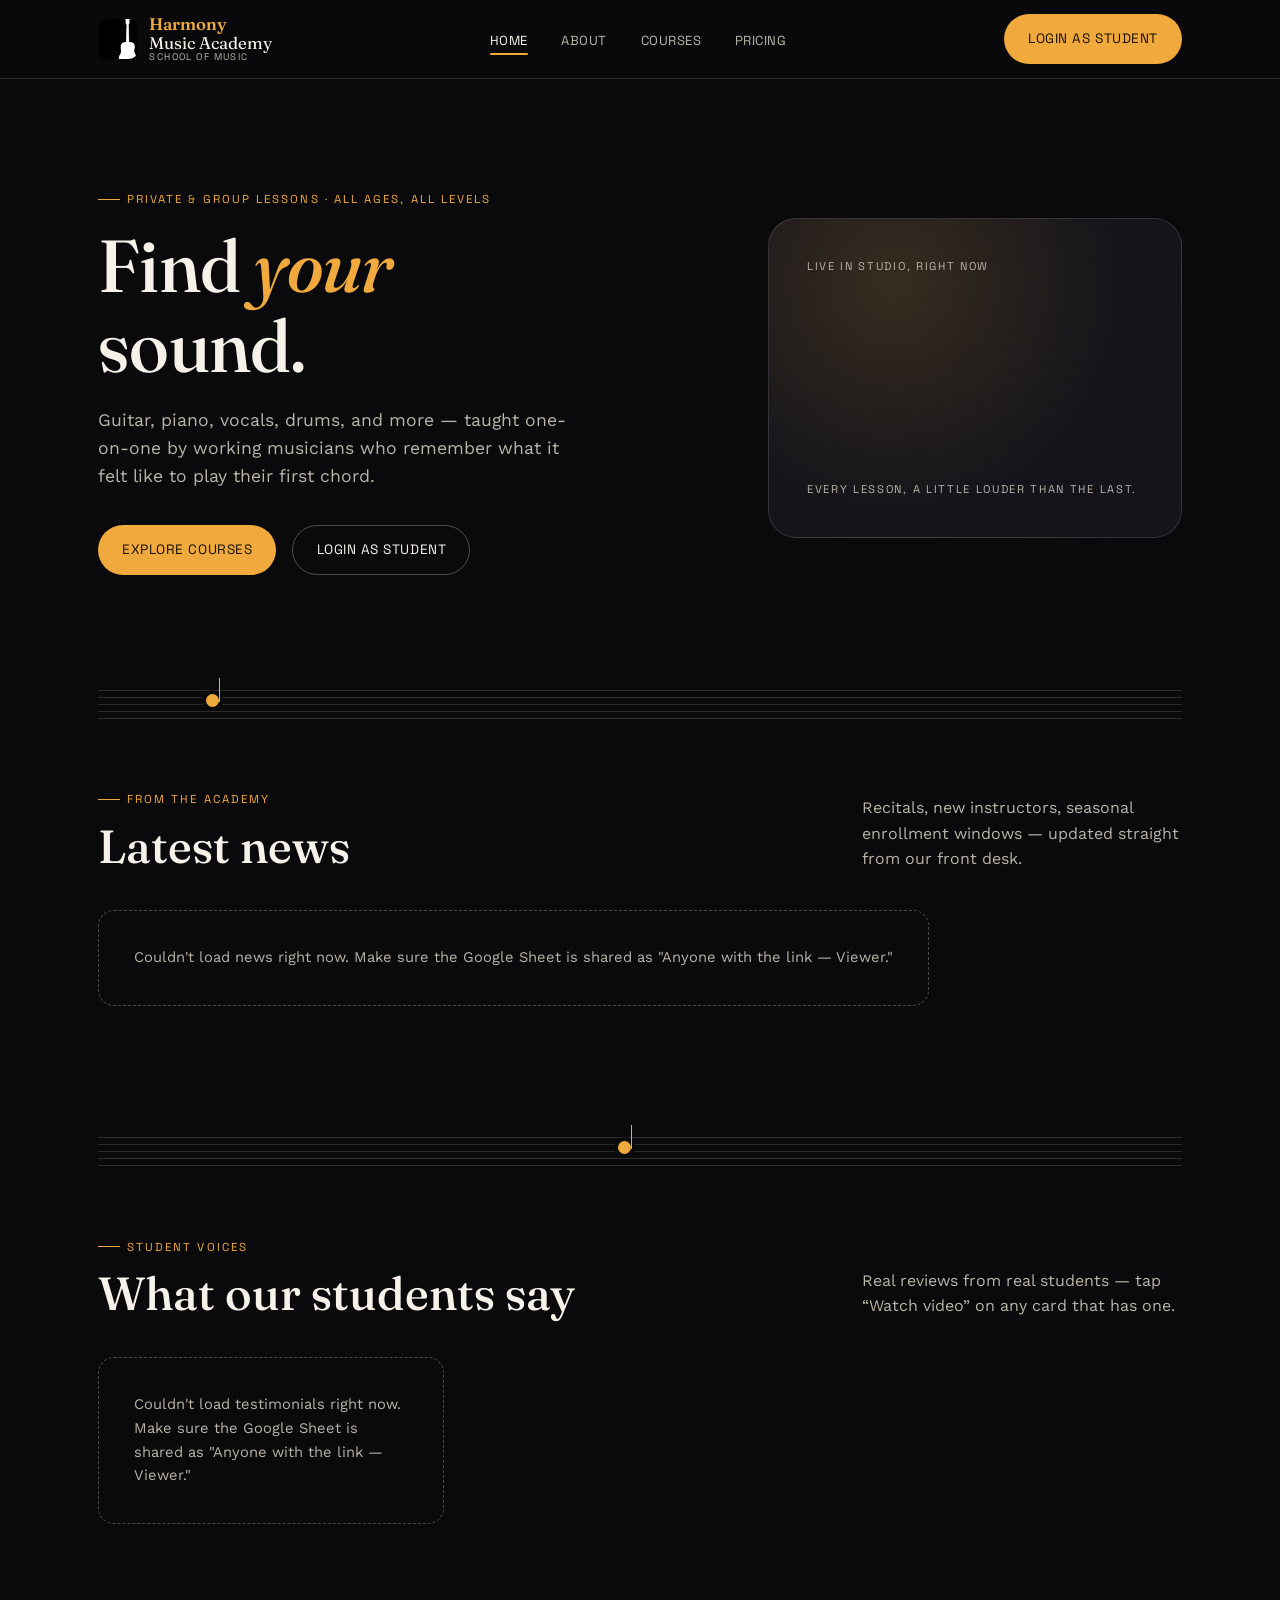
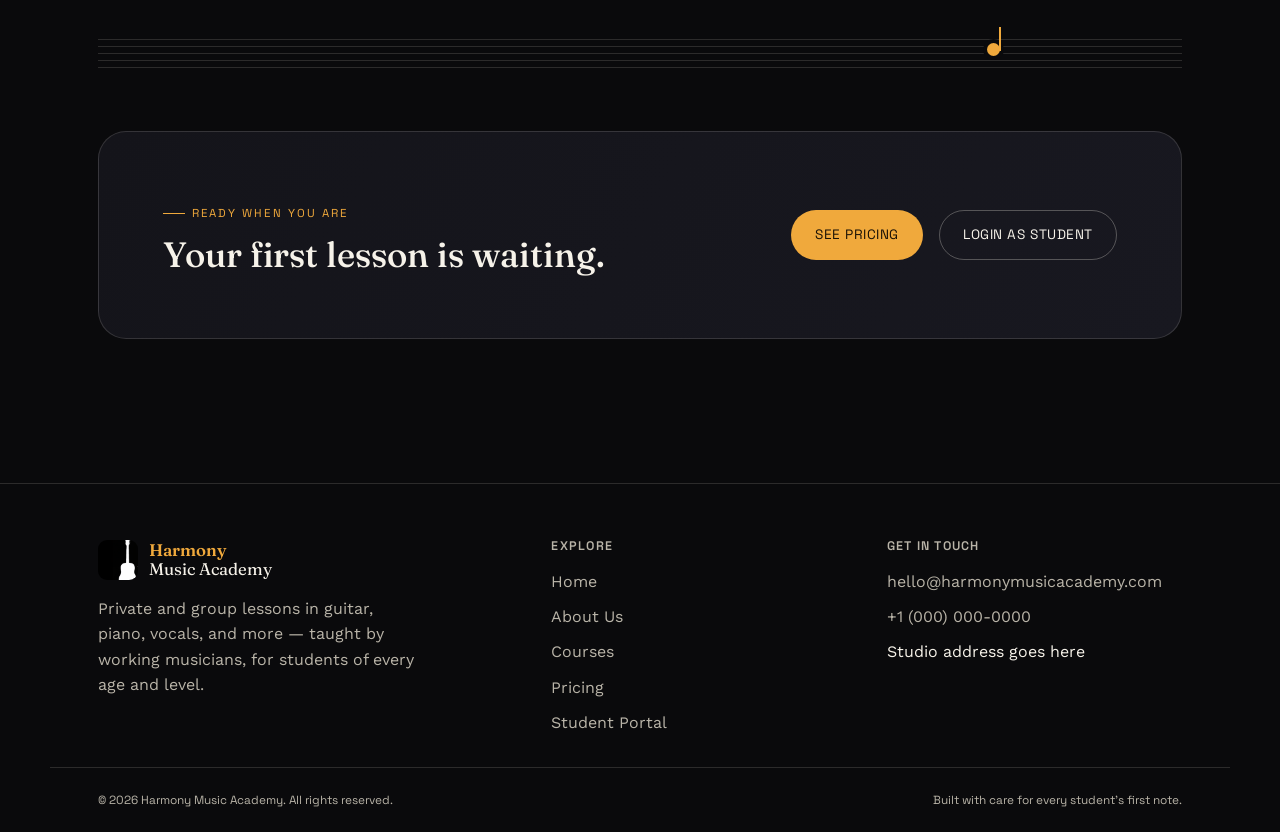
==== index.html @ 6de0b855 "Commit HMA Website" ====
<!DOCTYPE html>
<html lang="en">
<head>
  <meta charset="UTF-8" />
  <meta name="viewport" content="width=device-width, initial-scale=1.0" />
  <title>Harmony Music Academy — Find Your Sound</title>
  <meta name="description" content="Private and group music lessons in guitar, piano, vocals, and more — taught by working musicians, for every age and level." />
  <link rel="icon" href="assets/logo-icon.png" />
  <meta property="og:title" content="Harmony Music Academy" />
  <meta property="og:image" content="assets/logo.png" />
  <meta property="og:type" content="website" />
  <link rel="preconnect" href="https://fonts.googleapis.com">
  <link rel="preconnect" href="https://fonts.gstatic.com" crossorigin>
  <link href="https://fonts.googleapis.com/css2?family=Fraunces:opsz,wght@9..144,400..600&family=Work+Sans:wght@400;500;600&family=Space+Grotesk:wght@400;500&display=swap" rel="stylesheet">
  <link rel="stylesheet" href="css/style.css" />
</head>
<body data-page="index.html">

  <header class="site-header" id="site-header"></header>

  <main>
    <!-- HERO -->
    <section class="hero">
      <div class="hero-copy">
        <span class="eyebrow">Private &amp; group lessons · all ages, all levels</span>
        <h1 style="margin-top:1.1rem;">Find <span class="italic-accent">your</span><br>sound.</h1>
        <p class="lede">Guitar, piano, vocals, drums, and more — taught one-on-one by working musicians who remember what it felt like to play their first chord.</p>
        <div class="hero-actions">
          <a href="courses.html" class="btn btn-primary">Explore Courses</a>
          <a href="" id="heroPortalBtn" target="_blank" rel="noopener" class="btn btn-outline">Login as Student</a>
        </div>
      </div>
      <div class="hero-visual reveal">
        <span class="tag">Live in studio, right now</span>
        <div class="equalizer" aria-hidden="true">
          <span></span><span></span><span></span><span></span><span></span><span></span><span></span><span></span>
        </div>
        <span class="tag">Every lesson, a little louder than the last.</span>
      </div>
    </section>

    <div class="staff-divider" aria-hidden="true">
      <div class="lines"><span></span><span></span><span></span><span></span><span></span><div class="note" style="left:10%"></div></div>
    </div>

    <!-- LATEST NEWS -->
    <section class="section-pad">
      <div class="section-head reveal">
        <div>
          <span class="eyebrow">From the academy</span>
          <h2 style="margin-top:0.8rem;">Latest news</h2>
        </div>
        <p style="max-width:320px;">Recitals, new instructors, seasonal enrollment windows — updated straight from our front desk.</p>
      </div>
      <div class="news-scroll" id="newsScroll">
        <div class="skeleton" style="flex:0 0 320px;"></div>
        <div class="skeleton" style="flex:0 0 320px;"></div>
        <div class="skeleton" style="flex:0 0 320px;"></div>
      </div>
    </section>

    <div class="staff-divider" aria-hidden="true">
      <div class="lines"><span></span><span></span><span></span><span></span><span></span><div class="note" style="left:48%"></div></div>
    </div>

    <!-- TESTIMONIALS -->
    <section class="section-pad">
      <div class="section-head reveal">
        <div>
          <span class="eyebrow">Student voices</span>
          <h2 style="margin-top:0.8rem;">What our students say</h2>
        </div>
        <p style="max-width:320px;">Real reviews from real students — tap “Watch video” on any card that has one.</p>
      </div>
      <div class="testi-grid" id="testiGrid">
        <div class="skeleton"></div>
        <div class="skeleton"></div>
        <div class="skeleton"></div>
      </div>
    </section>

    <div class="staff-divider" aria-hidden="true">
      <div class="lines"><span></span><span></span><span></span><span></span><span></span><div class="note" style="left:82%"></div></div>
    </div>

    <!-- CTA BAND -->
    <section class="section-pad">
      <div class="cta-band reveal">
        <div>
          <span class="eyebrow">Ready when you are</span>
          <h2 style="margin-top:0.8rem; font-size:clamp(1.6rem,3vw,2.2rem);">Your first lesson is waiting.</h2>
        </div>
        <div class="hero-actions" style="margin-top:0;">
          <a href="pricing.html" class="btn btn-primary">See Pricing</a>
          <a href="" id="ctaPortalBtn" target="_blank" rel="noopener" class="btn btn-outline">Login as Student</a>
        </div>
      </div>
    </section>
  </main>

  <footer class="site-footer" id="site-footer"></footer>

  <script src="js/config.js"></script>
  <script src="js/sheets.js"></script>
  <script src="js/main.js"></script>
  <script src="js/home.js"></script>
  <script>
    document.getElementById('heroPortalBtn').href = SITE_CONFIG.STUDENT_PORTAL_URL;
    document.getElementById('ctaPortalBtn').href = SITE_CONFIG.STUDENT_PORTAL_URL;
  </script>
</body>
</html>
---- css/style.css ----
/* ===========================================================
   HARMONY MUSIC ACADEMY — Design System
   Palette pulled from the brand mark: ink black, brass gold,
   ivory, and the pale "music-note" blue.
   Signature device: hairline "staff lines" mark every section
   transition, echoing a five-line musical staff.
   =========================================================== */

:root {
  /* Color */
  --ink: #0a0a0c;
  --ink-raised: #14141a;
  --ink-card: #181820;
  --gold: #f0a93c;
  --gold-soft: #f8d9a0;
  --ivory: #f6f2e9;
  --ivory-dim: #b9b4a8;
  --blue-note: #6fc6e8;
  --line: rgba(246, 242, 233, 0.14);
  --line-strong: rgba(246, 242, 233, 0.28);
  --shadow: rgba(0, 0, 0, 0.45);

  /* Type */
  --font-display: 'Fraunces', 'Iowan Old Style', Georgia, serif;
  --font-body: 'Work Sans', -apple-system, BlinkMacSystemFont, sans-serif;
  --font-utility: 'Space Grotesk', monospace;

  /* Layout */
  --max-width: 1180px;
  --gutter: clamp(1.25rem, 4vw, 3rem);
  --radius-sm: 10px;
  --radius-md: 16px;
  --radius-lg: 28px;
  --ease: cubic-bezier(0.16, 1, 0.3, 1);
}

@media (prefers-reduced-motion: reduce) {
  *, *::before, *::after {
    animation-duration: 0.001ms !important;
    animation-iteration-count: 1 !important;
    transition-duration: 0.001ms !important;
    scroll-behavior: auto !important;
  }
}

* { box-sizing: border-box; }
html { scroll-behavior: smooth; }

body {
  margin: 0;
  background: var(--ink);
  color: var(--ivory);
  font-family: var(--font-body);
  font-size: 16px;
  line-height: 1.6;
  -webkit-font-smoothing: antialiased;
}

img { max-width: 100%; display: block; }

a { color: inherit; text-decoration: none; }

:focus-visible {
  outline: 2px solid var(--gold);
  outline-offset: 3px;
  border-radius: 4px;
}

.wrap {
  max-width: var(--max-width);
  margin: 0 auto;
  padding-left: var(--gutter);
  padding-right: var(--gutter);
}

section { position: relative; }

h1, h2, h3, h4 {
  font-family: var(--font-display);
  font-weight: 600;
  line-height: 1.08;
  margin: 0;
  color: var(--ivory);
}

h1 { font-size: clamp(2.6rem, 6vw, 4.6rem); font-weight: 500; letter-spacing: -0.01em; }
h2 { font-size: clamp(1.9rem, 4vw, 2.9rem); font-weight: 500; }
h3 { font-size: clamp(1.25rem, 2.2vw, 1.55rem); font-weight: 600; }

p { margin: 0; color: var(--ivory-dim); }

.italic-accent { font-style: italic; color: var(--gold); }

.eyebrow {
  font-family: var(--font-utility);
  text-transform: uppercase;
  letter-spacing: 0.18em;
  font-size: 0.72rem;
  color: var(--gold);
  display: inline-flex;
  align-items: center;
  gap: 0.6em;
}
.eyebrow::before {
  content: '';
  width: 22px;
  height: 1px;
  background: var(--gold);
  display: inline-block;
}

/* ===================== BUTTONS ===================== */
.btn {
  font-family: var(--font-utility);
  font-size: 0.85rem;
  letter-spacing: 0.04em;
  text-transform: uppercase;
  display: inline-flex;
  align-items: center;
  justify-content: center;
  gap: 0.5em;
  padding: 0.95em 1.7em;
  border-radius: 999px;
  border: 1px solid transparent;
  cursor: pointer;
  transition: transform 0.35s var(--ease), background 0.3s, color 0.3s, border-color 0.3s;
  white-space: nowrap;
}
.btn:hover { transform: translateY(-2px); }

.btn-primary {
  background: var(--gold);
  color: #1a1206;
}
.btn-primary:hover { background: var(--gold-soft); }

.btn-outline {
  background: transparent;
  color: var(--ivory);
  border-color: var(--line-strong);
}
.btn-outline:hover { border-color: var(--gold); color: var(--gold); }

.btn-ghost {
  background: transparent;
  color: var(--blue-note);
  padding: 0.5em 0;
}
.btn-ghost::after { content: '→'; margin-left: 0.4em; transition: margin-left 0.3s; }
.btn-ghost:hover::after { margin-left: 0.7em; }

/* ===================== NAV ===================== */
.site-header {
  position: sticky;
  top: 0;
  z-index: 100;
  background: rgba(10, 10, 12, 0.82);
  backdrop-filter: blur(14px);
  border-bottom: 1px solid var(--line);
}
.nav {
  display: flex;
  align-items: center;
  justify-content: space-between;
  padding: 0.9rem var(--gutter);
  max-width: var(--max-width);
  margin: 0 auto;
}
.nav-brand { display: flex; align-items: center; gap: 0.7rem; }
.nav-brand img { height: 40px; width: 40px; border-radius: 9px; }
.nav-brand-text { font-family: var(--font-display); font-size: 1.05rem; line-height: 1.1; }
.nav-brand-text strong { color: var(--gold); font-weight: 600; }
.nav-brand-text span { display: block; font-family: var(--font-utility); font-size: 0.6rem; letter-spacing: 0.15em; color: var(--ivory-dim); text-transform: uppercase; }

.nav-links {
  display: flex;
  align-items: center;
  gap: 2.1rem;
  list-style: none;
  margin: 0; padding: 0;
}
.nav-links a {
  font-family: var(--font-utility);
  font-size: 0.82rem;
  letter-spacing: 0.04em;
  text-transform: uppercase;
  color: var(--ivory-dim);
  position: relative;
  padding: 0.3rem 0;
  transition: color 0.25s;
}
.nav-links a:hover, .nav-links a.active { color: var(--ivory); }
.nav-links a.active::after {
  content: '';
  position: absolute;
  left: 0; right: 0; bottom: -2px;
  height: 2px;
  background: var(--gold);
  border-radius: 2px;
}

.nav-actions { display: flex; align-items: center; gap: 1rem; }
.nav-toggle {
  display: none;
  background: none; border: 1px solid var(--line-strong); border-radius: 8px;
  color: var(--ivory); width: 42px; height: 42px; cursor: pointer; font-size: 1.1rem;
}

@media (max-width: 880px) {
  .nav-links { position: fixed; inset: 64px 0 0 0; flex-direction: column; justify-content: flex-start; padding: 2.5rem var(--gutter); gap: 1.6rem; background: var(--ink); transform: translateX(100%); transition: transform 0.4s var(--ease); }
  .nav-links.open { transform: translateX(0); }
  .nav-links a { font-size: 1.1rem; }
  .nav-toggle { display: inline-flex; align-items: center; justify-content: center; }
  .nav-actions .btn-primary { display: none; }
  .nav-links .mobile-portal-btn { display: inline-flex; margin-top: 0.5rem; }
}
@media (min-width: 881px) {
  .mobile-portal-btn { display: none; }
}

/* ===================== STAFF-LINE DIVIDER (signature device) ===================== */
.staff-divider {
  display: flex;
  flex-direction: column;
  gap: 6px;
  max-width: var(--max-width);
  margin: 0 auto;
  padding: 3.2rem var(--gutter) 0;
}
.staff-divider .lines { position: relative; height: 28px; }
.staff-divider .lines span {
  position: absolute;
  left: 0; right: 0;
  height: 1px;
  background: var(--line);
}
.staff-divider .lines span:nth-child(1) { top: 0; }
.staff-divider .lines span:nth-child(2) { top: 7px; }
.staff-divider .lines span:nth-child(3) { top: 14px; }
.staff-divider .lines span:nth-child(4) { top: 21px; }
.staff-divider .lines span:nth-child(5) { top: 28px; }
.staff-divider .note {
  position: absolute;
  top: 4px;
  width: 13px; height: 13px;
  background: var(--gold);
  border-radius: 50%;
  box-shadow: 0 0 0 4px var(--ink);
}
.staff-divider .note::after {
  content: '';
  position: absolute;
  right: -1px; top: -16px;
  width: 1.5px; height: 24px;
  background: var(--gold);
}

/* ===================== EQUALIZER (hero signature motion) ===================== */
.equalizer { display: flex; align-items: flex-end; gap: 5px; height: 90px; }
.equalizer span {
  width: 5px;
  border-radius: 3px;
  background: linear-gradient(180deg, var(--gold), var(--blue-note));
  animation: bounce 1.4s ease-in-out infinite;
}
.equalizer span:nth-child(odd) { animation-duration: 1.1s; }
.equalizer span:nth-child(1){ animation-delay: -0.1s; }
.equalizer span:nth-child(2){ animation-delay: -0.7s; }
.equalizer span:nth-child(3){ animation-delay: -0.3s; }
.equalizer span:nth-child(4){ animation-delay: -1.0s; }
.equalizer span:nth-child(5){ animation-delay: -0.5s; }
.equalizer span:nth-child(6){ animation-delay: -0.9s; }
.equalizer span:nth-child(7){ animation-delay: -0.2s; }
.equalizer span:nth-child(8){ animation-delay: -0.6s; }
@keyframes bounce {
  0%, 100% { height: 14%; opacity: 0.55; }
  50% { height: 100%; opacity: 1; }
}

/* ===================== HERO ===================== */
.hero {
  padding: clamp(3.5rem, 8vw, 7rem) var(--gutter) 4rem;
  display: grid;
  grid-template-columns: 1.2fr 0.8fr;
  gap: 3rem;
  align-items: center;
  max-width: var(--max-width);
  margin: 0 auto;
}
.hero-copy p.lede { font-size: 1.1rem; max-width: 480px; margin-top: 1.3rem; }
.hero-actions { display: flex; gap: 1rem; margin-top: 2.2rem; flex-wrap: wrap; }
.hero-visual {
  background: radial-gradient(circle at 30% 20%, rgba(240,169,60,0.16), transparent 60%), var(--ink-raised);
  border: 1px solid var(--line);
  border-radius: var(--radius-lg);
  padding: 2.4rem;
  display: flex;
  flex-direction: column;
  justify-content: space-between;
  min-height: 320px;
}
.hero-visual .tag { font-family: var(--font-utility); font-size: 0.7rem; letter-spacing: 0.15em; text-transform: uppercase; color: var(--ivory-dim); }
@media (max-width: 880px) {
  .hero { grid-template-columns: 1fr; }
}

/* ===================== SECTION HEADERS ===================== */
.section-head { display: flex; justify-content: space-between; align-items: flex-end; gap: 1.5rem; margin-bottom: 2.4rem; flex-wrap: wrap; }
.section-pad { padding: 4rem var(--gutter); max-width: var(--max-width); margin: 0 auto; }

/* ===================== NEWS ===================== */
.news-scroll {
  display: flex;
  gap: 1.4rem;
  overflow-x: auto;
  padding-bottom: 1rem;
  scroll-snap-type: x proximity;
}
.news-scroll::-webkit-scrollbar { height: 6px; }
.news-scroll::-webkit-scrollbar-thumb { background: var(--line-strong); border-radius: 6px; }

.news-card {
  flex: 0 0 320px;
  scroll-snap-align: start;
  background: var(--ink-card);
  border: 1px solid var(--line);
  border-radius: var(--radius-md);
  padding: 1.7rem;
  transition: border-color 0.3s, transform 0.3s var(--ease);
}
.news-card:hover { border-color: var(--line-strong); transform: translateY(-4px); }
.news-card .date { font-family: var(--font-utility); font-size: 0.72rem; letter-spacing: 0.1em; text-transform: uppercase; color: var(--blue-note); }
.news-card h3 { margin-top: 0.7rem; }
.news-card .subtitle { color: var(--gold-soft); font-size: 0.92rem; margin-top: 0.3rem; }
.news-card p.desc { margin-top: 0.8rem; font-size: 0.93rem; }

.empty-state {
  border: 1px dashed var(--line-strong);
  border-radius: var(--radius-md);
  padding: 2.2rem;
  color: var(--ivory-dim);
  font-size: 0.92rem;
}

/* ===================== TESTIMONIALS ===================== */
.testi-grid {
  display: grid;
  grid-template-columns: repeat(3, 1fr);
  gap: 1.4rem;
}
@media (max-width: 980px) { .testi-grid { grid-template-columns: repeat(2, 1fr); } }
@media (max-width: 640px) { .testi-grid { grid-template-columns: 1fr; } }

.testi-card {
  background: var(--ink-card);
  border: 1px solid var(--line);
  border-radius: var(--radius-md);
  padding: 1.8rem;
}
.testi-card .stars { color: var(--gold); letter-spacing: 0.1em; font-size: 0.95rem; }
.testi-card .quote { margin-top: 0.9rem; font-size: 0.97rem; color: var(--ivory); }
.testi-card .name { margin-top: 1.1rem; font-family: var(--font-utility); font-size: 0.78rem; letter-spacing: 0.05em; color: var(--ivory-dim); text-transform: uppercase; }

.testi-card { display: flex; flex-direction: column; }
.testi-card .quote { flex: 1; }
.testi-foot { display: flex; align-items: center; justify-content: space-between; margin-top: 1.1rem; gap: 1rem; }

.video-pill {
  flex: 0 0 auto;
  display: inline-flex;
  align-items: center;
  gap: 0.45em;
  background: rgba(240,169,60,0.12);
  border: 1px solid rgba(240,169,60,0.4);
  color: var(--gold-soft);
  font-family: var(--font-utility);
  font-size: 0.68rem;
  letter-spacing: 0.06em;
  text-transform: uppercase;
  padding: 0.5em 0.9em;
  border-radius: 999px;
  cursor: pointer;
  transition: background 0.25s, transform 0.25s;
}
.video-pill:hover { background: rgba(240,169,60,0.22); transform: translateY(-1px); }
.video-pill .dot {
  width: 8px; height: 8px; border-radius: 50%;
  background: var(--gold);
}

.video-row {
  display: flex;
  gap: 1.6rem;
  margin-top: 2.6rem;
  flex-wrap: wrap;
}
.vinyl {
  position: relative;
  width: 150px;
  height: 150px;
  border-radius: 50%;
  background:
    radial-gradient(circle at center, var(--ink-card) 0 22%, transparent 22.3%),
    repeating-radial-gradient(circle, #1d1d26 0 2px, #14141a 2px 4px);
  border: 1px solid var(--line-strong);
  cursor: pointer;
  display: flex;
  align-items: center;
  justify-content: center;
  transition: transform 0.35s var(--ease);
  flex: 0 0 auto;
}
.vinyl:hover { transform: scale(1.05) rotate(8deg); }
.vinyl .play-icon {
  width: 0; height: 0;
  border-top: 9px solid transparent;
  border-bottom: 9px solid transparent;
  border-left: 14px solid var(--gold);
  z-index: 2;
}
.vinyl .label {
  position: absolute;
  bottom: -1.7rem;
  left: 50%; transform: translateX(-50%);
  font-family: var(--font-utility);
  font-size: 0.72rem;
  color: var(--ivory-dim);
  white-space: nowrap;
  text-transform: uppercase;
  letter-spacing: 0.04em;
}

.modal-overlay {
  position: fixed; inset: 0;
  background: rgba(5,5,7,0.88);
  display: none;
  align-items: center;
  justify-content: center;
  z-index: 1000;
  padding: var(--gutter);
}
.modal-overlay.open { display: flex; }
.modal-box {
  width: min(900px, 100%);
  aspect-ratio: 16/9;
  background: #000;
  border-radius: var(--radius-md);
  overflow: hidden;
  border: 1px solid var(--line-strong);
  position: relative;
}
.modal-box iframe { width: 100%; height: 100%; border: 0; }
.modal-close {
  position: absolute;
  top: -3rem; right: 0;
  background: none; border: 1px solid var(--line-strong); color: var(--ivory);
  width: 38px; height: 38px; border-radius: 50%; cursor: pointer; font-size: 1rem;
}

/* ===================== CTA BAND ===================== */
.cta-band {
  margin: 0 auto;
  max-width: var(--max-width);
  background: linear-gradient(120deg, var(--ink-raised), var(--ink-card));
  border: 1px solid var(--line);
  border-radius: var(--radius-lg);
  padding: clamp(2.4rem, 5vw, 4rem);
  display: flex;
  justify-content: space-between;
  align-items: center;
  gap: 2rem;
  flex-wrap: wrap;
}

/* ===================== FOOTER ===================== */
.site-footer { border-top: 1px solid var(--line); margin-top: 5rem; }
.footer-grid {
  display: grid;
  grid-template-columns: 1.4fr 1fr 1fr;
  gap: 2.5rem;
  padding: 3.5rem var(--gutter) 2rem;
  max-width: var(--max-width);
  margin: 0 auto;
}
@media (max-width: 720px) { .footer-grid { grid-template-columns: 1fr; } }
.footer-grid h4 { font-family: var(--font-utility); font-size: 0.78rem; letter-spacing: 0.1em; text-transform: uppercase; color: var(--ivory-dim); margin-bottom: 1rem; }
.footer-grid ul { list-style: none; margin: 0; padding: 0; display: flex; flex-direction: column; gap: 0.6rem; }
.footer-grid ul a { color: var(--ivory-dim); transition: color 0.25s; }
.footer-grid ul a:hover { color: var(--gold); }
.footer-bottom {
  border-top: 1px solid var(--line);
  padding: 1.4rem var(--gutter);
  max-width: var(--max-width);
  margin: 0 auto;
  display: flex;
  justify-content: space-between;
  flex-wrap: wrap;
  gap: 0.8rem;
  font-family: var(--font-utility);
  font-size: 0.74rem;
  color: var(--ivory-dim);
}

/* ===================== GENERIC PAGE HERO (sub-pages) ===================== */
.page-hero {
  padding: clamp(3rem, 7vw, 5.5rem) var(--gutter) 3rem;
  max-width: var(--max-width);
  margin: 0 auto;
}
.page-hero p.lede { max-width: 620px; margin-top: 1.1rem; font-size: 1.05rem; }

/* ===================== COURSES ===================== */
.course-grid {
  display: grid;
  grid-template-columns: repeat(3, 1fr);
  gap: 1.4rem;
}
@media (max-width: 980px) { .course-grid { grid-template-columns: repeat(2, 1fr); } }
@media (max-width: 640px) { .course-grid { grid-template-columns: 1fr; } }

.course-card {
  background: var(--ink-card);
  border: 1px solid var(--line);
  border-radius: var(--radius-md);
  padding: 1.9rem;
  transition: border-color 0.3s, transform 0.3s var(--ease);
}
.course-card:hover { border-color: var(--gold); transform: translateY(-4px); }
.course-card .track {
  font-family: var(--font-utility);
  font-size: 0.7rem;
  letter-spacing: 0.12em;
  text-transform: uppercase;
  color: var(--blue-note);
}
.course-card h3 { margin-top: 0.6rem; }
.course-card .meta-list { list-style: none; margin: 1.1rem 0 0; padding: 0; display: flex; flex-direction: column; gap: 0.5rem; }
.course-card .meta-list li { display: flex; justify-content: space-between; gap: 1rem; font-size: 0.88rem; border-top: 1px solid var(--line); padding-top: 0.5rem; }
.course-card .meta-list li span:first-child { color: var(--ivory-dim); font-family: var(--font-utility); font-size: 0.72rem; text-transform: uppercase; letter-spacing: 0.05em; }
.course-card .meta-list li span:last-child { color: var(--ivory); text-align: right; }

/* ===================== PRICING ===================== */
.pricing-grid {
  display: grid;
  grid-template-columns: repeat(3, 1fr);
  gap: 1.5rem;
  align-items: stretch;
}
@media (max-width: 980px) { .pricing-grid { grid-template-columns: repeat(2, 1fr); } }
@media (max-width: 640px) { .pricing-grid { grid-template-columns: 1fr; } }

.price-card {
  background: var(--ink-card);
  border: 1px solid var(--line);
  border-top: 3px solid var(--gold);
  border-radius: var(--radius-md);
  padding: 2.2rem;
  display: flex;
  flex-direction: column;
}
.price-card .level { font-family: var(--font-utility); text-transform: uppercase; letter-spacing: 0.1em; font-size: 0.78rem; color: var(--blue-note); }
.price-card .price { font-family: var(--font-display); font-size: 2.4rem; color: var(--ivory); margin-top: 0.6rem; }
.price-card .price small { font-family: var(--font-body); font-size: 0.85rem; color: var(--ivory-dim); }
.price-card ul { list-style: none; margin: 1.6rem 0 0; padding: 0; display: flex; flex-direction: column; gap: 0.75rem; flex: 1; }
.price-card ul li { font-size: 0.92rem; padding-left: 1.4rem; position: relative; }
.price-card ul li::before { content: '♪'; position: absolute; left: 0; color: var(--gold); }
.price-card .btn { margin-top: 1.8rem; }

/* ===================== ABOUT ===================== */
.about-split {
  display: grid;
  grid-template-columns: 1fr 1fr;
  gap: 3rem;
  align-items: center;
}
@media (max-width: 880px) { .about-split { grid-template-columns: 1fr; } }

.stat-row { display: grid; grid-template-columns: repeat(4, 1fr); gap: 1.5rem; }
@media (max-width: 720px) { .stat-row { grid-template-columns: repeat(2, 1fr); } }
.stat-card { text-align: center; padding: 1.8rem 1rem; border: 1px solid var(--line); border-radius: var(--radius-md); }
.stat-card .num { font-family: var(--font-display); font-size: 2.2rem; color: var(--gold); }
.stat-card .label { font-family: var(--font-utility); font-size: 0.72rem; text-transform: uppercase; letter-spacing: 0.08em; color: var(--ivory-dim); margin-top: 0.4rem; }

.team-grid { display: grid; grid-template-columns: repeat(3, 1fr); gap: 1.4rem; }
@media (max-width: 880px) { .team-grid { grid-template-columns: repeat(2, 1fr); } }
@media (max-width: 560px) { .team-grid { grid-template-columns: 1fr; } }
.team-card { background: var(--ink-card); border: 1px solid var(--line); border-radius: var(--radius-md); overflow: hidden; }
.team-photo { width: 100%; aspect-ratio: 4/3; background: linear-gradient(135deg, var(--ink-raised), #1f1f29); display: flex; align-items: center; justify-content: center; font-family: var(--font-display); font-size: 2.2rem; color: var(--gold); }
.team-card .info { padding: 1.3rem; }
.team-card .role { font-family: var(--font-utility); font-size: 0.72rem; text-transform: uppercase; letter-spacing: 0.06em; color: var(--blue-note); margin-top: 0.3rem; }
.team-card p.bio { margin-top: 0.7rem; font-size: 0.9rem; }
.reveal { opacity: 0; transform: translateY(18px); transition: opacity 0.7s var(--ease), transform 0.7s var(--ease); }
.reveal.in-view { opacity: 1; transform: translateY(0); }

.skeleton {
  background: linear-gradient(90deg, var(--ink-card) 25%, var(--ink-raised) 37%, var(--ink-card) 63%);
  background-size: 400% 100%;
  animation: shimmer 1.4s infinite linear;
  border-radius: var(--radius-md);
  min-height: 120px;
}
@keyframes shimmer { 0% { background-position: 100% 0; } 100% { background-position: 0 0; } }
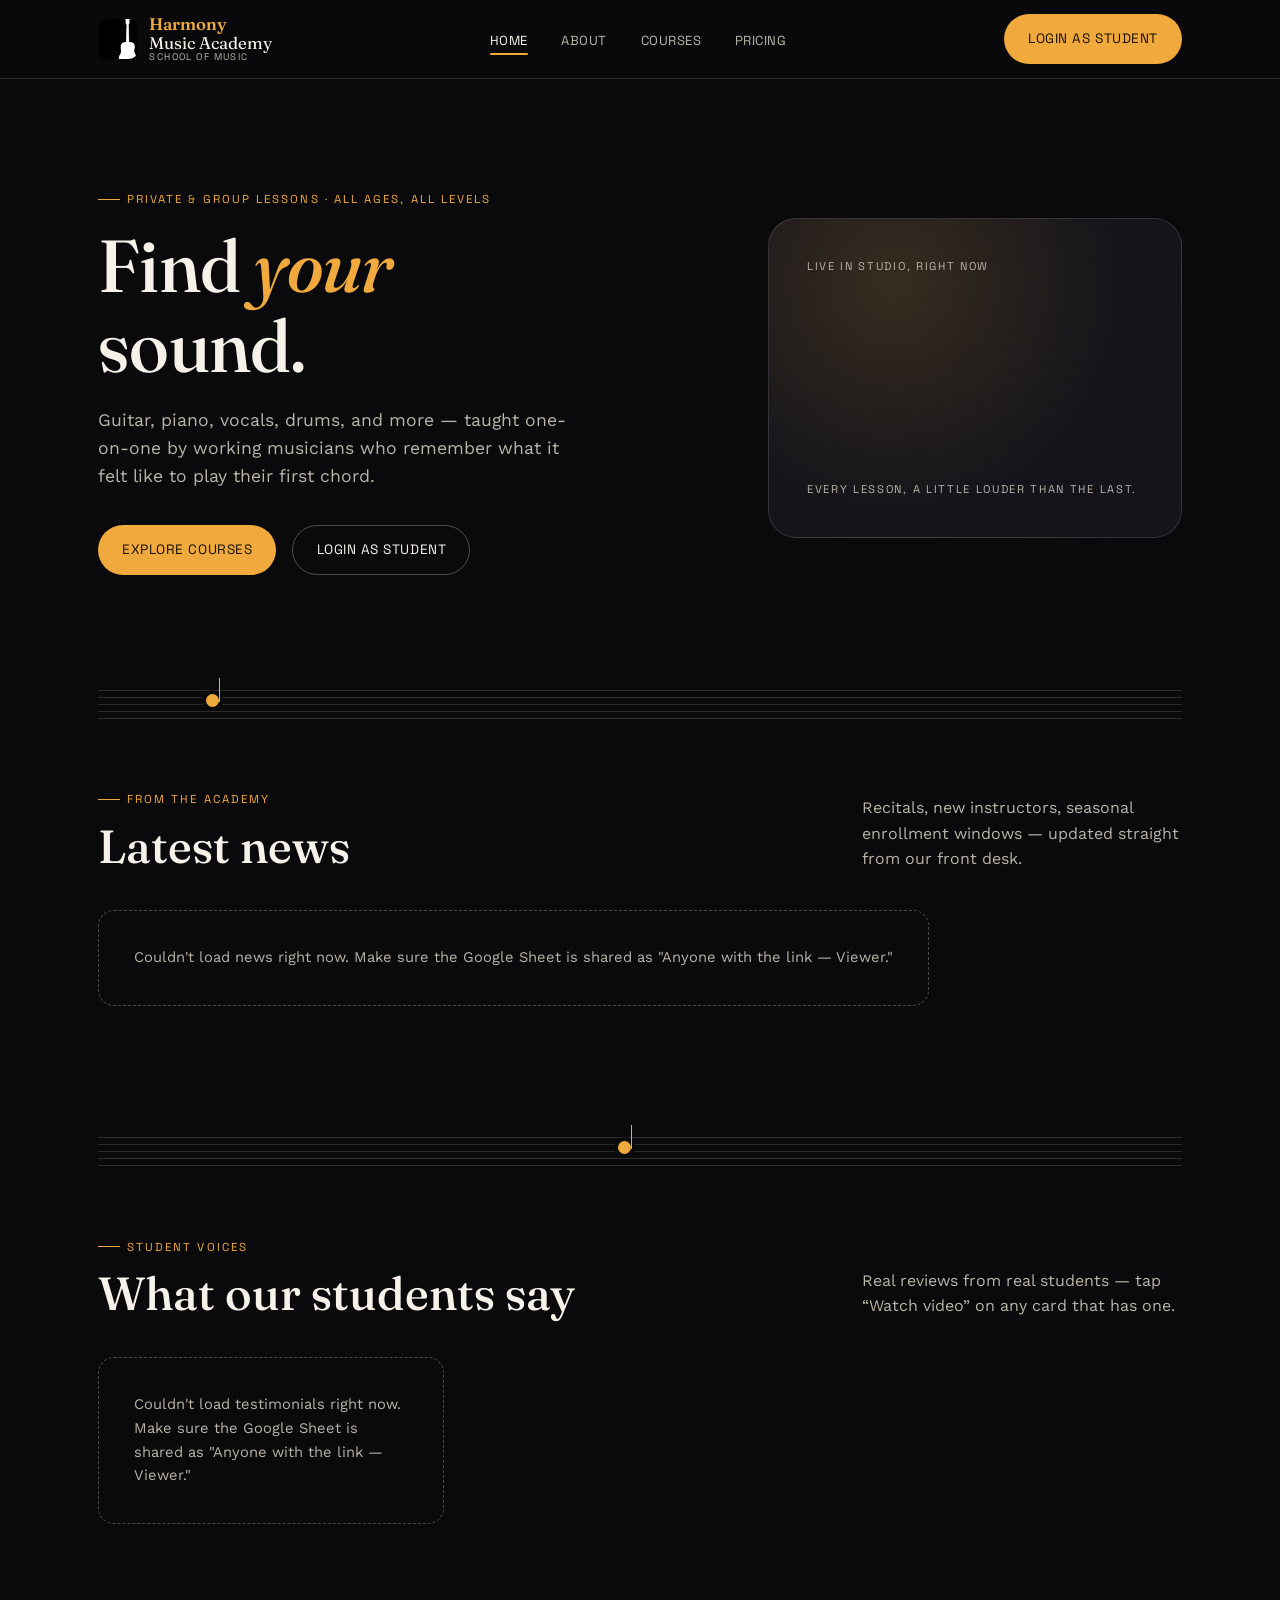
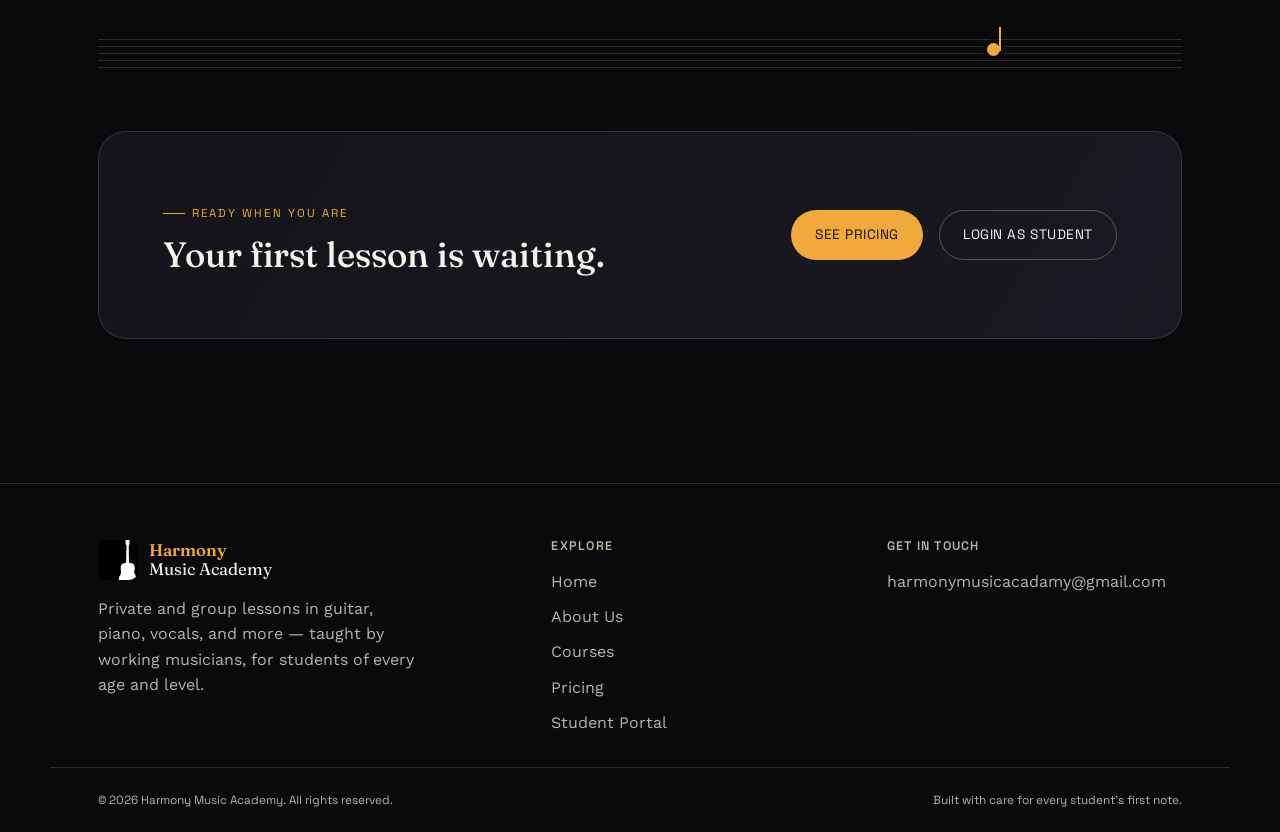
==== commit 04d9f2e6: "Update index.html" ====
--- a/index.html
+++ b/index.html
@@ -4,7 +4,7 @@
   <meta charset="UTF-8" />
   <meta name="viewport" content="width=device-width, initial-scale=1.0" />
   <title>Harmony Music Academy — Find Your Sound</title>
-  <meta name="description" content="Private and group music lessons in guitar, piano, vocals, and more — taught by working musicians, for every age and level." />
+  <meta name="description" content="Private and group music lessons in keyboard, guitar, piano, drums and more — taught by working musicians, for every age and level." />
   <link rel="icon" href="assets/logo-icon.png" />
   <meta property="og:title" content="Harmony Music Academy" />
   <meta property="og:image" content="assets/logo.png" />
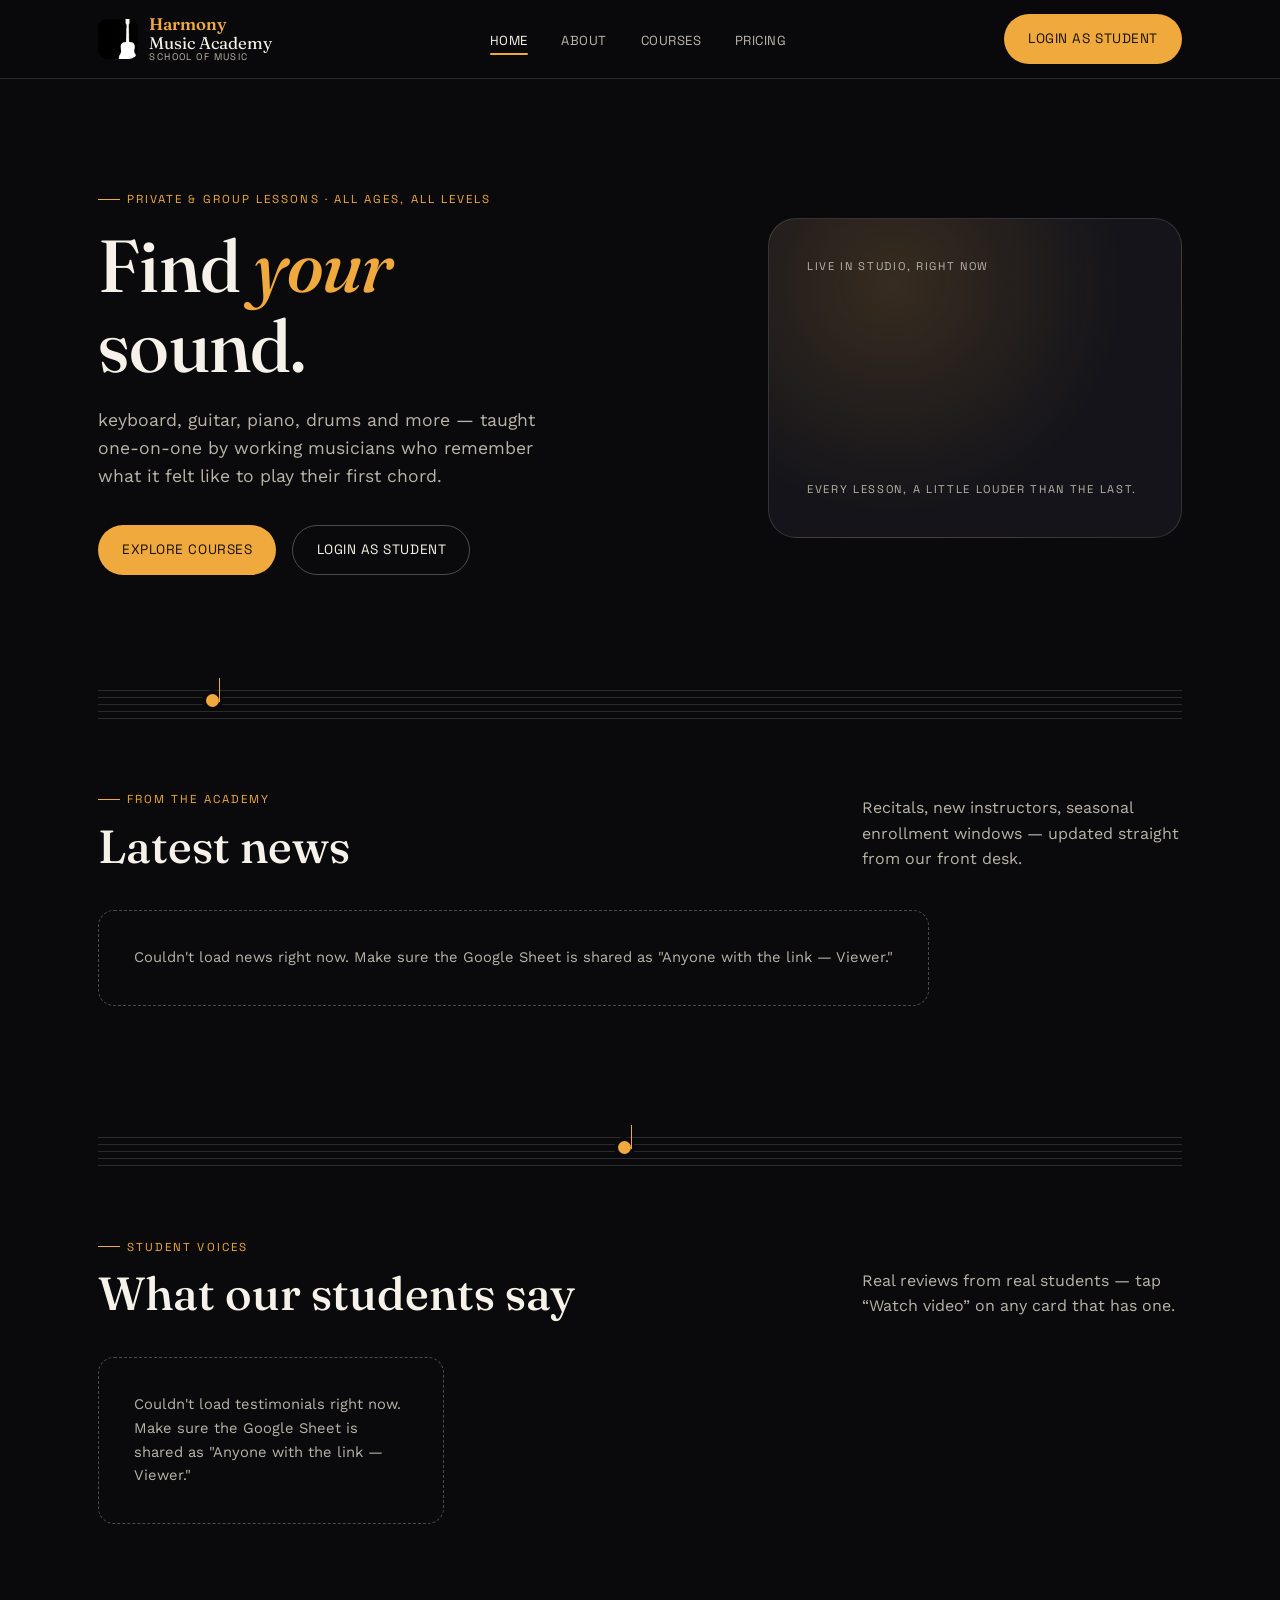
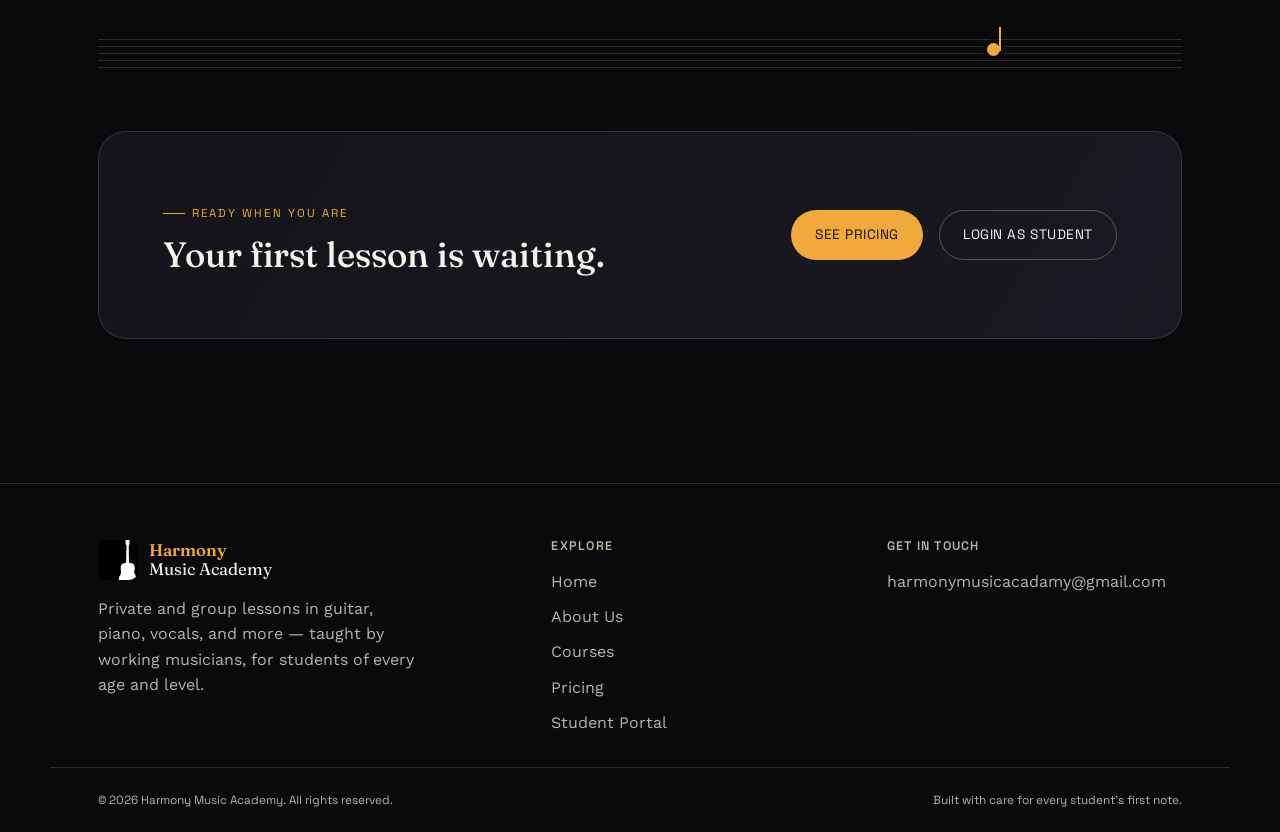
==== commit c2796762: "Update index.html" ====
--- a/index.html
+++ b/index.html
@@ -24,7 +24,7 @@
       <div class="hero-copy">
         <span class="eyebrow">Private &amp; group lessons · all ages, all levels</span>
         <h1 style="margin-top:1.1rem;">Find <span class="italic-accent">your</span><br>sound.</h1>
-        <p class="lede">Guitar, piano, vocals, drums, and more — taught one-on-one by working musicians who remember what it felt like to play their first chord.</p>
+        <p class="lede">keyboard, guitar, piano, drums and more — taught one-on-one by working musicians who remember what it felt like to play their first chord.</p>
         <div class="hero-actions">
           <a href="courses.html" class="btn btn-primary">Explore Courses</a>
           <a href="" id="heroPortalBtn" target="_blank" rel="noopener" class="btn btn-outline">Login as Student</a>
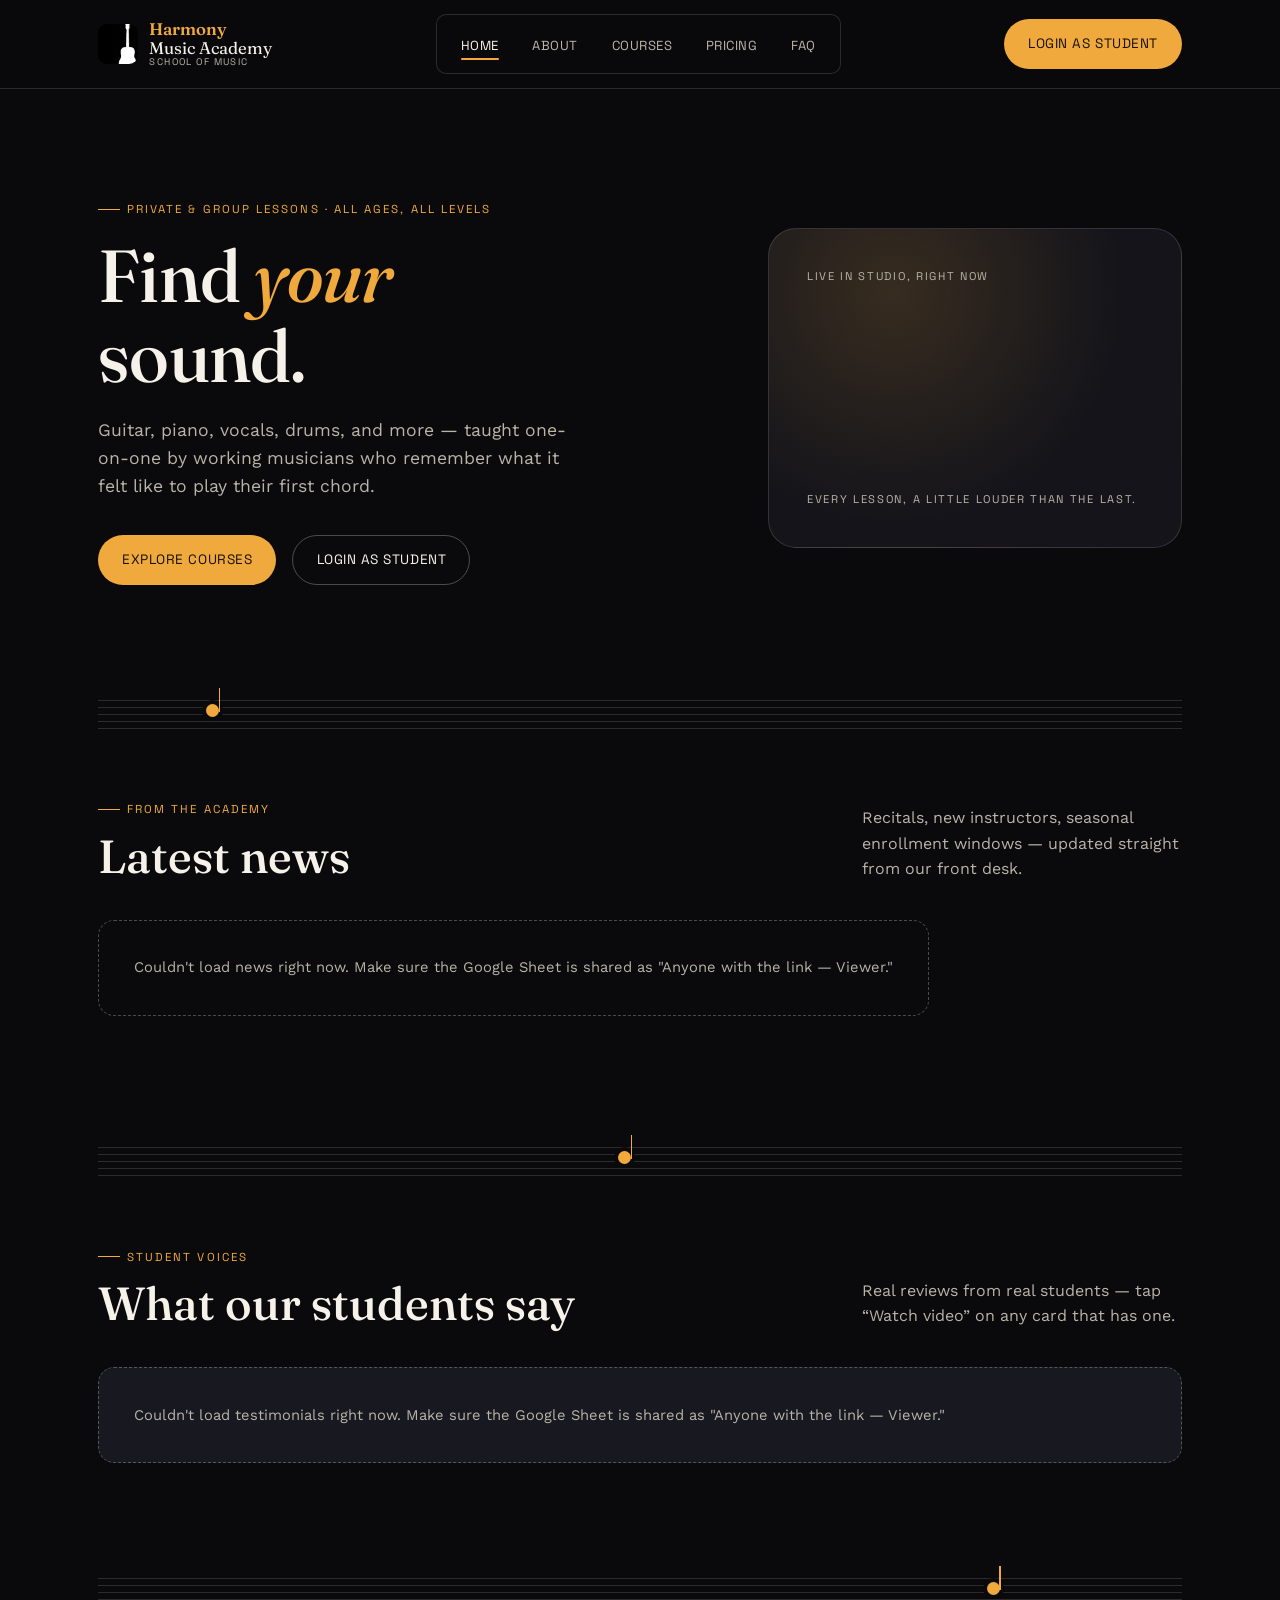
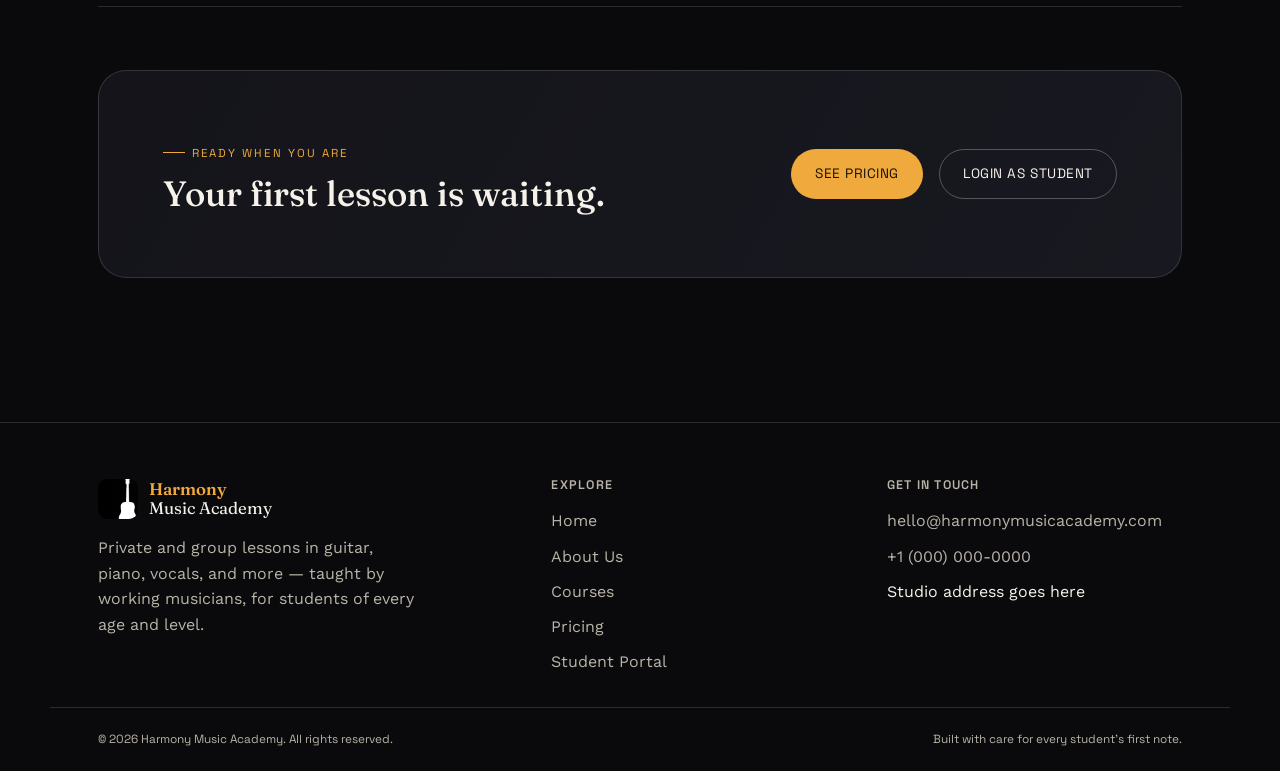
==== commit 06086467: "Add files via upload" ====
--- a/index.html
+++ b/index.html
@@ -4,7 +4,7 @@
   <meta charset="UTF-8" />
   <meta name="viewport" content="width=device-width, initial-scale=1.0" />
   <title>Harmony Music Academy — Find Your Sound</title>
-  <meta name="description" content="Private and group music lessons in keyboard, guitar, piano, drums and more — taught by working musicians, for every age and level." />
+  <meta name="description" content="Private and group music lessons in guitar, piano, vocals, and more — taught by working musicians, for every age and level." />
   <link rel="icon" href="assets/logo-icon.png" />
   <meta property="og:title" content="Harmony Music Academy" />
   <meta property="og:image" content="assets/logo.png" />
@@ -24,7 +24,7 @@
       <div class="hero-copy">
         <span class="eyebrow">Private &amp; group lessons · all ages, all levels</span>
         <h1 style="margin-top:1.1rem;">Find <span class="italic-accent">your</span><br>sound.</h1>
-        <p class="lede">keyboard, guitar, piano, drums and more — taught one-on-one by working musicians who remember what it felt like to play their first chord.</p>
+        <p class="lede">Guitar, piano, vocals, drums, and more — taught one-on-one by working musicians who remember what it felt like to play their first chord.</p>
         <div class="hero-actions">
           <a href="courses.html" class="btn btn-primary">Explore Courses</a>
           <a href="" id="heroPortalBtn" target="_blank" rel="noopener" class="btn btn-outline">Login as Student</a>
@@ -72,10 +72,8 @@
         </div>
         <p style="max-width:320px;">Real reviews from real students — tap “Watch video” on any card that has one.</p>
       </div>
-      <div class="testi-grid" id="testiGrid">
-        <div class="skeleton"></div>
-        <div class="skeleton"></div>
-        <div class="skeleton"></div>
+      <div class="testi-carousel" id="testiCarousel">
+        <div class="skeleton" style="width: 100%;"></div>
       </div>
     </section>
 
--- a/css/style.css
+++ b/css/style.css
@@ -177,7 +177,12 @@
   align-items: center;
   gap: 2.1rem;
   list-style: none;
-  margin: 0; padding: 0;
+  margin: 0; 
+  padding: 1rem 1.5rem;
+  background: rgba(10, 10, 12, 0.95);
+  border: 1px solid var(--line);
+  border-radius: var(--radius-sm);
+  backdrop-filter: blur(10px);
 }
 .nav-links a {
   font-family: var(--font-utility);
@@ -207,12 +212,58 @@
 }
 
 @media (max-width: 880px) {
-  .nav-links { position: fixed; inset: 64px 0 0 0; flex-direction: column; justify-content: flex-start; padding: 2.5rem var(--gutter); gap: 1.6rem; background: var(--ink); transform: translateX(100%); transition: transform 0.4s var(--ease); }
-  .nav-links.open { transform: translateX(0); }
-  .nav-links a { font-size: 1.1rem; }
+  .nav-links { 
+    position: fixed; 
+    inset: 64px 0 0 0; 
+    flex-direction: column; 
+    align-items: flex-start;
+    justify-content: flex-start; 
+    padding: 2.5rem var(--gutter); 
+    gap: 1.6rem; 
+    background: linear-gradient(180deg, var(--ink), var(--ink-raised));
+    border: none;
+    border-radius: 0;
+    transform: translateX(100%); 
+    transition: transform 0.4s var(--ease);
+    backdrop-filter: none;
+    z-index: 99;
+    box-shadow: -4px 0 20px rgba(0, 0, 0, 0.9);
+    overflow-y: auto;
+    max-height: calc(100vh - 64px);
+  }
+  .nav-links.open { 
+    transform: translateX(0); 
+  }
+  .nav-links a { 
+    font-size: 1.1rem; 
+    width: 100%;
+    padding: 1.2rem 0;
+    border-bottom: 1px solid var(--line);
+    color: var(--ivory);
+  }
+  .nav-links a:hover {
+    color: var(--gold);
+  }
+  .nav-links a:last-child {
+    border-bottom: none;
+  }
   .nav-toggle { display: inline-flex; align-items: center; justify-content: center; }
   .nav-actions .btn-primary { display: none; }
-  .nav-links .mobile-portal-btn { display: inline-flex; margin-top: 0.5rem; }
+  .nav-links .mobile-portal-btn { display: inline-flex; margin-top: 1rem; width: 100%; justify-content: center; }
+}
+
+/* Mobile menu backdrop overlay */
+@media (max-width: 880px) {
+  .site-header::after {
+    content: '';
+    position: fixed;
+    inset: 0;
+    background: rgba(0, 0, 0, 0.5);
+    opacity: 0;
+    pointer-events: none;
+    transition: opacity 0.3s var(--ease);
+    z-index: 98;
+  }
 }
 @media (min-width: 881px) {
   .mobile-portal-btn { display: none; }
@@ -342,24 +393,65 @@
   font-size: 0.92rem;
 }
 
-/* ===================== TESTIMONIALS ===================== */
-.testi-grid {
-  display: grid;
-  grid-template-columns: repeat(3, 1fr);
-  gap: 1.4rem;
-}
-@media (max-width: 980px) { .testi-grid { grid-template-columns: repeat(2, 1fr); } }
-@media (max-width: 640px) { .testi-grid { grid-template-columns: 1fr; } }
+/* ===================== TESTIMONIALS CAROUSEL ===================== */
+.testi-carousel {
+  position: relative;
+  width: 100%;
+  overflow: hidden;
+  border-radius: var(--radius-md);
+  background: var(--ink-card);
+}
+
+.testi-carousel-track {
+  display: flex;
+  transition: transform 0.6s cubic-bezier(0.34, 1.56, 0.64, 1);
+  width: 100%;
+}
+
+.testi-slide {
+  flex: 0 0 100%;
+  padding: 2rem var(--gutter);
+  min-width: 100%;
+}
 
 .testi-card {
-  background: var(--ink-card);
-  border: 1px solid var(--line);
-  border-radius: var(--radius-md);
-  padding: 1.8rem;
-}
+  background: transparent;
+  border: none;
+  padding: 0;
+}
+
 .testi-card .stars { color: var(--gold); letter-spacing: 0.1em; font-size: 0.95rem; }
-.testi-card .quote { margin-top: 0.9rem; font-size: 0.97rem; color: var(--ivory); }
+.testi-card .quote { margin-top: 0.9rem; font-size: 0.97rem; color: var(--ivory); line-height: 1.7; }
 .testi-card .name { margin-top: 1.1rem; font-family: var(--font-utility); font-size: 0.78rem; letter-spacing: 0.05em; color: var(--ivory-dim); text-transform: uppercase; }
+
+.carousel-dots {
+  display: flex;
+  justify-content: center;
+  gap: 0.6rem;
+  padding: 1.2rem 1rem;
+  background: rgba(10, 10, 12, 0.5);
+  border-top: 1px solid var(--line);
+}
+
+.carousel-dots .dot {
+  width: 10px;
+  height: 10px;
+  border-radius: 50%;
+  background: var(--line-strong);
+  border: none;
+  cursor: pointer;
+  transition: all 0.3s var(--ease);
+}
+
+.carousel-dots .dot:hover {
+  background: var(--gold-soft);
+  transform: scale(1.2);
+}
+
+.carousel-dots .dot.active {
+  background: var(--gold);
+  transform: scale(1.3);
+}
 
 .testi-card { display: flex; flex-direction: column; }
 .testi-card .quote { flex: 1; }
@@ -539,6 +631,52 @@
 .course-card .meta-list li span:first-child { color: var(--ivory-dim); font-family: var(--font-utility); font-size: 0.72rem; text-transform: uppercase; letter-spacing: 0.05em; }
 .course-card .meta-list li span:last-child { color: var(--ivory); text-align: right; }
 
+/* ===================== REGIONAL PRICING SELECTOR ===================== */
+.region-selector {
+  display: flex;
+  align-items: center;
+  gap: 1.5rem;
+  margin-bottom: 2.4rem;
+  flex-wrap: wrap;
+  justify-content: center;
+  padding: 1.6rem;
+  background: var(--ink-card);
+  border: 1px solid var(--line);
+  border-radius: var(--radius-md);
+}
+.region-label {
+  font-family: var(--font-utility);
+  font-size: 0.78rem;
+  letter-spacing: 0.08em;
+  text-transform: uppercase;
+  color: var(--ivory-dim);
+}
+.region-buttons {
+  display: flex;
+  gap: 0.8rem;
+}
+.region-btn {
+  background: transparent;
+  border: 1px solid var(--line-strong);
+  color: var(--ivory-dim);
+  font-family: var(--font-utility);
+  font-size: 0.85rem;
+  letter-spacing: 0.05em;
+  padding: 0.7em 1.4em;
+  border-radius: 999px;
+  cursor: pointer;
+  transition: all 0.3s var(--ease);
+}
+.region-btn:hover {
+  border-color: var(--gold);
+  color: var(--ivory);
+}
+.region-btn.active {
+  background: var(--gold);
+  color: #1a1206;
+  border-color: var(--gold);
+}
+
 /* ===================== PRICING ===================== */
 .pricing-grid {
   display: grid;
@@ -561,12 +699,184 @@
 .price-card .level { font-family: var(--font-utility); text-transform: uppercase; letter-spacing: 0.1em; font-size: 0.78rem; color: var(--blue-note); }
 .price-card .price { font-family: var(--font-display); font-size: 2.4rem; color: var(--ivory); margin-top: 0.6rem; }
 .price-card .price small { font-family: var(--font-body); font-size: 0.85rem; color: var(--ivory-dim); }
-.price-card ul { list-style: none; margin: 1.6rem 0 0; padding: 0; display: flex; flex-direction: column; gap: 0.75rem; flex: 1; }
+.price-card ul { list-style: none; margin: 1.6rem 0 0; padding: 0; display: flex; flex-direction: column; gap: 0.75rem; flex: 1; min-height: 40px; }
 .price-card ul li { font-size: 0.92rem; padding-left: 1.4rem; position: relative; }
 .price-card ul li::before { content: '♪'; position: absolute; left: 0; color: var(--gold); }
 .price-card .btn { margin-top: 1.8rem; }
 
-/* ===================== ABOUT ===================== */
+/* ===================== SOLO FOUNDER SECTION ===================== */
+.founder-solo {
+  display: grid;
+  grid-template-columns: 1fr 1.15fr;
+  gap: 3.5rem;
+  align-items: center;
+  background: linear-gradient(135deg, var(--ink-card), var(--ink-raised));
+  border: 1px solid var(--line);
+  border-left: 4px solid var(--gold);
+  border-radius: var(--radius-lg);
+  padding: clamp(2.5rem, 5vw, 4rem);
+  overflow: hidden;
+}
+@media (max-width: 1000px) { .founder-solo { grid-template-columns: 1fr; gap: 2.5rem; border-left: 1px solid var(--line); border-top: 4px solid var(--gold); } }
+
+.founder-solo-image {
+  position: relative;
+  border-radius: var(--radius-md);
+  overflow: hidden;
+  border: 2px solid var(--line-strong);
+  aspect-ratio: 3/4;
+  min-height: 380px;
+}
+.founder-solo-image img {
+  width: 100%;
+  height: 100%;
+  object-fit: cover;
+  object-position: center top;
+}
+
+.founder-badge-large {
+  position: absolute;
+  top: 1.4rem;
+  right: 1.4rem;
+  background: var(--gold);
+  color: #1a1206;
+  font-family: var(--font-utility);
+  font-size: 0.7rem;
+  letter-spacing: 0.1em;
+  text-transform: uppercase;
+  padding: 0.7em 1.2em;
+  border-radius: 999px;
+  font-weight: 600;
+  box-shadow: 0 4px 12px rgba(0,0,0,0.3);
+}
+
+.founder-solo-content {
+  display: flex;
+  flex-direction: column;
+}
+.founder-solo-content h3 {
+  font-size: clamp(1.8rem, 3.5vw, 2.4rem);
+  margin-bottom: 0.6rem;
+}
+.founder-solo-content .bio {
+  font-size: 1rem;
+  line-height: 1.8;
+  color: var(--ivory-dim);
+  margin-bottom: 1.2rem;
+}
+.founder-solo-content .bio:first-of-type {
+  margin-top: 0;
+}
+.founder-solo-content .bio strong {
+  color: var(--ivory);
+  font-weight: 600;
+}
+.founder-solo-content .bio em {
+  color: var(--gold-soft);
+  font-style: italic;
+}
+
+.highlight-badge {
+  display: inline-flex;
+  align-items: center;
+  gap: 0.5em;
+  background: rgba(240, 169, 60, 0.12);
+  border: 1px solid rgba(240, 169, 60, 0.3);
+  color: var(--gold-soft);
+  font-family: var(--font-utility);
+  font-size: 0.78rem;
+  letter-spacing: 0.05em;
+  padding: 0.6em 1em;
+  border-radius: 999px;
+}
+
+/* ===================== FAQ ACCORDION ===================== */
+.faq-item {
+  border-bottom: 1px solid var(--line);
+  transition: background 0.3s var(--ease);
+}
+.faq-item:last-child {
+  border-bottom: none;
+}
+
+.faq-question {
+  width: 100%;
+  background: transparent;
+  border: none;
+  padding: 1.4rem 0;
+  text-align: left;
+  cursor: pointer;
+  display: flex;
+  justify-content: space-between;
+  align-items: center;
+  gap: 1rem;
+  transition: all 0.3s var(--ease);
+  font-family: var(--font-body);
+  font-size: 1.02rem;
+  color: var(--ivory);
+  font-weight: 500;
+}
+.faq-question:hover {
+  color: var(--gold);
+  padding-left: 0.8rem;
+  padding-right: -0.8rem;
+}
+.faq-question:focus-visible {
+  outline: 2px solid var(--gold);
+  outline-offset: 3px;
+}
+
+.faq-text {
+  flex: 1;
+  text-align: left;
+}
+
+.faq-toggle {
+  display: inline-flex;
+  align-items: center;
+  justify-content: center;
+  width: 32px;
+  height: 32px;
+  background: var(--ink-raised);
+  border: 1px solid var(--line-strong);
+  border-radius: 50%;
+  color: var(--gold);
+  font-size: 1.2rem;
+  flex-shrink: 0;
+  transition: all 0.3s var(--ease);
+}
+.faq-question:hover .faq-toggle {
+  background: rgba(240, 169, 60, 0.12);
+  border-color: var(--gold);
+}
+.faq-question.open .faq-toggle {
+  transform: rotate(45deg);
+  background: rgba(240, 169, 60, 0.2);
+}
+
+.faq-answer {
+  overflow: hidden;
+  transition: max-height 0.4s var(--ease);
+}
+
+.faq-answer-content {
+  padding: 0 0 1.4rem 0;
+  color: var(--ivory-dim);
+  line-height: 1.75;
+  font-size: 0.98rem;
+}
+
+/* ===================== FAQ CONTAINER ===================== */
+.faq-container {
+  background: var(--ink-card);
+  border: 1px solid var(--line);
+  border-radius: var(--radius-md);
+  padding: clamp(1.5rem, 3vw, 2.5rem);
+  max-width: 800px;
+  margin: 0 auto;
+}
+
+/* ===================== FAQ PAGE ===================== */
 .about-split {
   display: grid;
   grid-template-columns: 1fr 1fr;
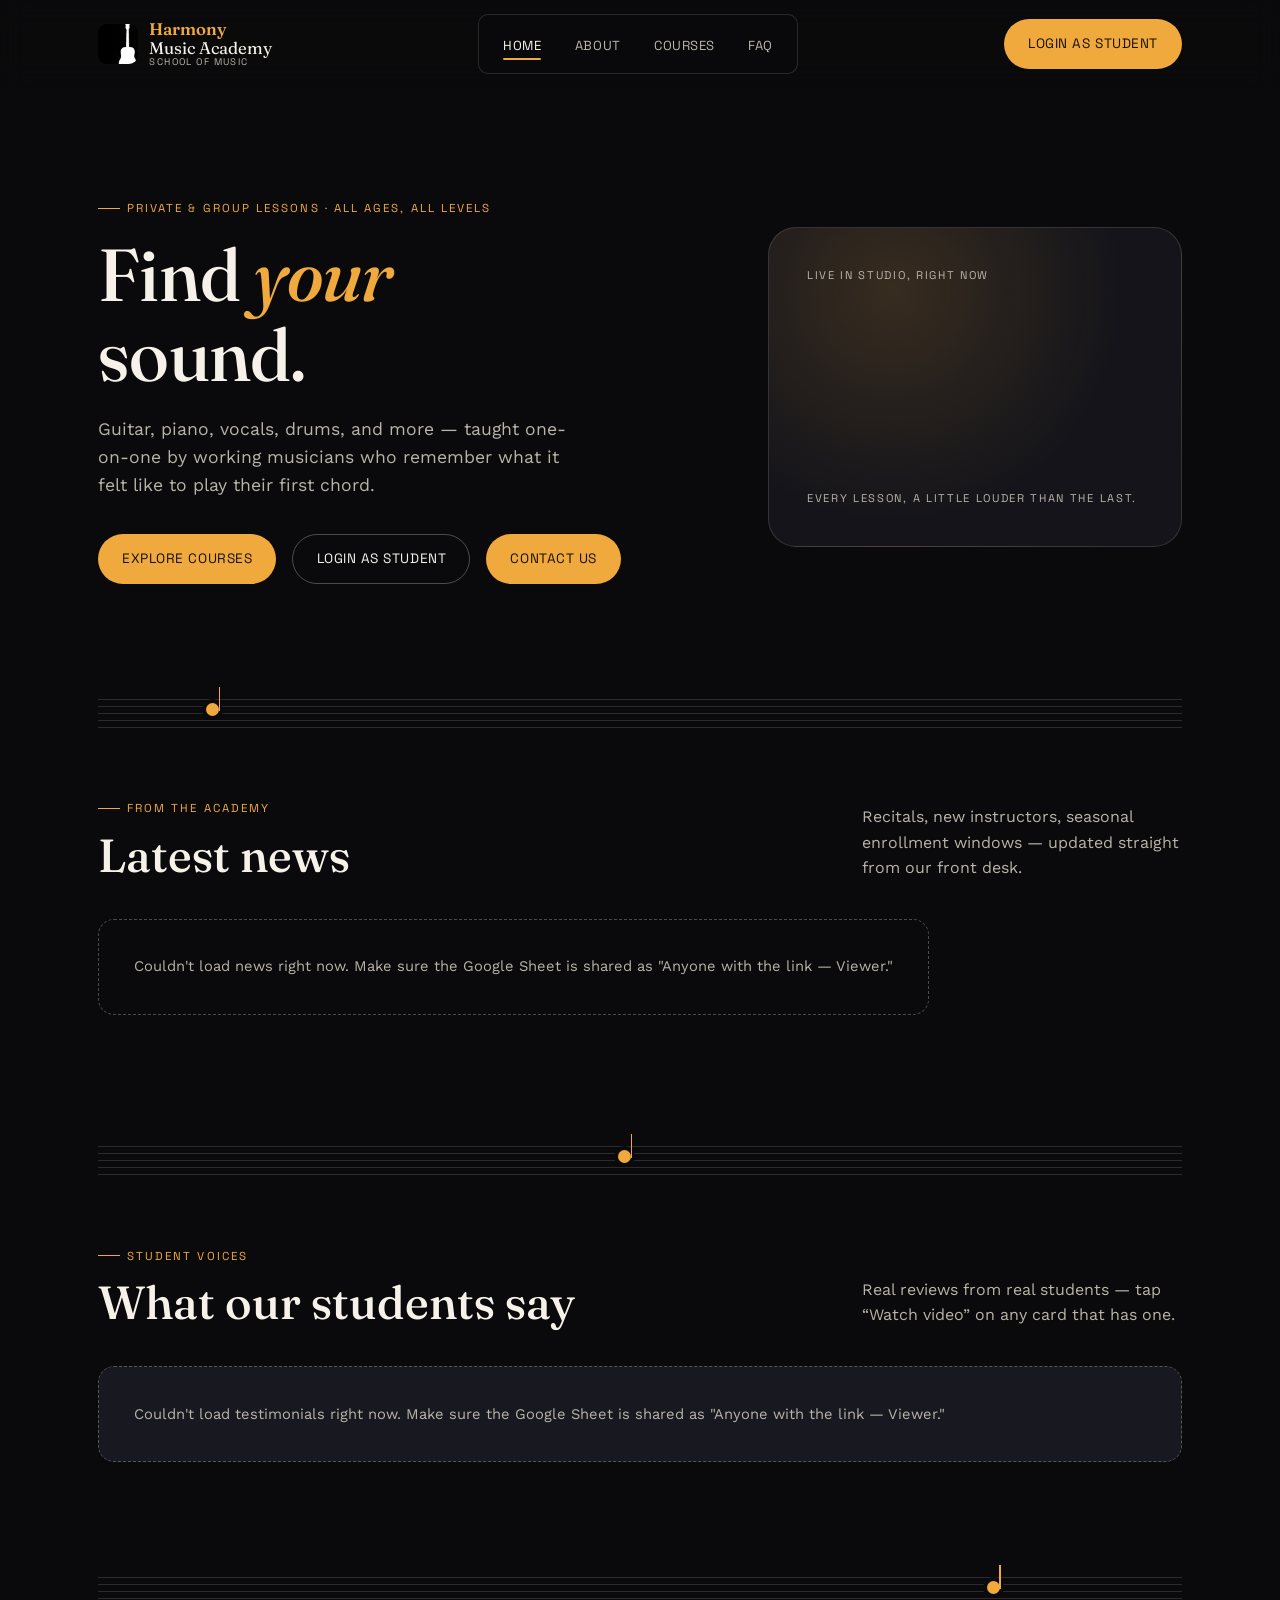
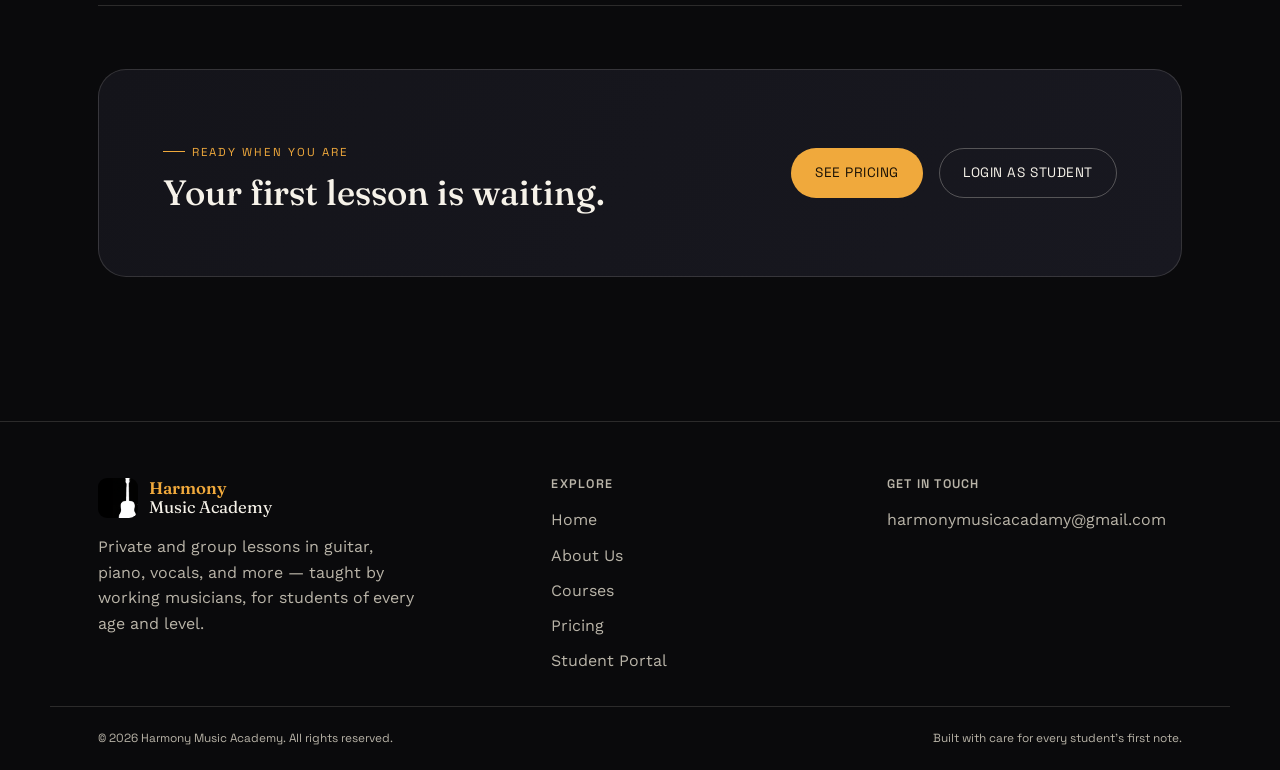
==== commit 084cdd0d: "Update index.html" ====
--- a/index.html
+++ b/index.html
@@ -28,6 +28,7 @@
         <div class="hero-actions">
           <a href="courses.html" class="btn btn-primary">Explore Courses</a>
           <a href="" id="heroPortalBtn" target="_blank" rel="noopener" class="btn btn-outline">Login as Student</a>
+           <a href="" id="ctaPortalBtn2" target="_blank" rel="noopener" class="btn btn-primary">Contact us</a>
         </div>
       </div>
       <div class="hero-visual reveal">
--- a/css/style.css
+++ b/css/style.css
@@ -65,6 +65,9 @@
   outline-offset: 3px;
   border-radius: 4px;
 }
+body.menu-open{
+    overflow:hidden;
+}
 
 .wrap {
   max-width: var(--max-width);
@@ -107,6 +110,20 @@
   height: 1px;
   background: var(--gold);
   display: inline-block;
+}
+
+/* Video modal fix */
+#videoModalContent{
+    width:100%;
+    height:100%;
+    display:flex;
+}
+
+#videoModalContent iframe{
+    width:100%;
+    height:100%;
+    border:none;
+    display:block;
 }
 
 /* ===================== BUTTONS ===================== */
@@ -150,13 +167,12 @@
 .btn-ghost:hover::after { margin-left: 0.7em; }
 
 /* ===================== NAV ===================== */
-.site-header {
-  position: sticky;
-  top: 0;
-  z-index: 100;
-  background: rgba(10, 10, 12, 0.82);
-  backdrop-filter: blur(14px);
-  border-bottom: 1px solid var(--line);
+.site-header{
+    position: sticky;
+    top: 0;
+    z-index: 1000;
+    background: rgba(10,10,12,.9);
+    backdrop-filter: blur(14px);
 }
 .nav {
   display: flex;
@@ -212,28 +228,34 @@
 }
 
 @media (max-width: 880px) {
-  .nav-links { 
-    position: fixed; 
-    inset: 64px 0 0 0; 
-    flex-direction: column; 
-    align-items: flex-start;
-    justify-content: flex-start; 
-    padding: 2.5rem var(--gutter); 
-    gap: 1.6rem; 
-    background: linear-gradient(180deg, var(--ink), var(--ink-raised));
-    border: none;
-    border-radius: 0;
-    transform: translateX(100%); 
-    transition: transform 0.4s var(--ease);
-    backdrop-filter: none;
-    z-index: 99;
-    box-shadow: -4px 0 20px rgba(0, 0, 0, 0.9);
-    overflow-y: auto;
-    max-height: calc(100vh - 64px);
-  }
-  .nav-links.open { 
-    transform: translateX(0); 
-  }
+  .nav-links{
+    position:fixed;
+
+    top:0;
+    left:0;
+    width:100%;
+    height:100vh;
+
+    display:flex;
+    flex-direction:column;
+    align-items:flex-start;
+    justify-content:flex-start;
+
+    padding:90px 32px 32px;
+
+    background:#0a0a0c;
+
+    transform:translateX(100%);
+    transition:transform .35s ease;
+
+    z-index:9999;
+
+    overflow-y:auto;
+}
+
+.nav-links.open{
+    transform:translateX(0);
+}
   .nav-links a { 
     font-size: 1.1rem; 
     width: 100%;
@@ -523,30 +545,60 @@
 }
 
 .modal-overlay {
-  position: fixed; inset: 0;
-  background: rgba(5,5,7,0.88);
+  position: fixed; 
+  inset: 0;
+  background: rgba(0, 0, 0, 0.85);
   display: none;
   align-items: center;
   justify-content: center;
   z-index: 1000;
-  padding: var(--gutter);
-}
-.modal-overlay.open { display: flex; }
+  padding: 2rem;
+}
+.modal-overlay.open { 
+  display: flex; 
+}
+
 .modal-box {
-  width: min(900px, 100%);
+  width: 90vw;
+  max-width: 1000px;
   aspect-ratio: 16/9;
   background: #000;
   border-radius: var(--radius-md);
   overflow: hidden;
-  border: 1px solid var(--line-strong);
+  border: 2px solid var(--gold);
   position: relative;
-}
-.modal-box iframe { width: 100%; height: 100%; border: 0; }
+  box-shadow: 0 20px 60px rgba(0,0,0,0.9);
+}
+
+.modal-box iframe { 
+  width: 100%; 
+  height: 100%; 
+  border: 0; 
+  display: block;
+}
+
 .modal-close {
   position: absolute;
-  top: -3rem; right: 0;
-  background: none; border: 1px solid var(--line-strong); color: var(--ivory);
-  width: 38px; height: 38px; border-radius: 50%; cursor: pointer; font-size: 1rem;
+  top: -50px;
+  right: 0;
+  background: none; 
+  border: 1px solid var(--line-strong); 
+  color: var(--ivory);
+  width: 40px; 
+  height: 40px; 
+  border-radius: 50%; 
+  cursor: pointer; 
+  font-size: 1.2rem;
+  display: flex;
+  align-items: center;
+  justify-content: center;
+  transition: all 0.3s;
+}
+
+.modal-close:hover {
+  background: var(--gold);
+  color: #000;
+  border-color: var(--gold);
 }
 
 /* ===================== CTA BAND ===================== */
@@ -614,22 +666,85 @@
   background: var(--ink-card);
   border: 1px solid var(--line);
   border-radius: var(--radius-md);
-  padding: 1.9rem;
+  overflow: hidden;
   transition: border-color 0.3s, transform 0.3s var(--ease);
+  display: flex;
+  flex-direction: column;
 }
 .course-card:hover { border-color: var(--gold); transform: translateY(-4px); }
-.course-card .track {
+
+.course-image {
+  width: 100%;
+  height: 200px;
+  background: var(--ink-raised);
+  overflow: hidden;
+  border-bottom: 1px solid var(--line);
+}
+.course-image img {
+  width: 100%;
+  height: 100%;
+  object-fit: cover;
+  object-position: center;
+  transition: transform 0.4s var(--ease);
+}
+.course-card:hover .course-image img {
+  transform: scale(1.05);
+}
+
+.course-info {
+  padding: 1.6rem;
+  flex: 1;
+  display: flex;
+  flex-direction: column;
+}
+
+.course-info .track { 
+  font-family: var(--font-utility); 
+  font-size: 0.7rem; 
+  letter-spacing: 0.12em; 
+  text-transform: uppercase; 
+  color: var(--blue-note);
+  margin-bottom: 0.5rem;
+}
+
+.course-info h3 { 
+  margin: 0 0 1rem 0;
+  font-size: clamp(1.1rem, 2vw, 1.35rem);
+}
+
+.course-info .meta-list {
+  list-style: none;
+  margin: 0;
+  padding: 0;
+  display: flex;
+  flex-direction: column;
+  gap: 0.5rem;
+  flex: 1;
+}
+
+.course-info .meta-list li {
+  display: grid;
+  grid-template-columns: 110px 1fr;
+  gap: 1rem;
+  align-items: start;
+  font-size: 0.88rem;
+  border-top: 1px solid var(--line);
+  padding-top: 0.75rem;
+}
+
+.course-info .meta-list li span:first-child {
+  color: var(--ivory-dim);
   font-family: var(--font-utility);
-  font-size: 0.7rem;
-  letter-spacing: 0.12em;
+  font-size: 0.72rem;
   text-transform: uppercase;
-  color: var(--blue-note);
-}
-.course-card h3 { margin-top: 0.6rem; }
-.course-card .meta-list { list-style: none; margin: 1.1rem 0 0; padding: 0; display: flex; flex-direction: column; gap: 0.5rem; }
-.course-card .meta-list li { display: flex; justify-content: space-between; gap: 1rem; font-size: 0.88rem; border-top: 1px solid var(--line); padding-top: 0.5rem; }
-.course-card .meta-list li span:first-child { color: var(--ivory-dim); font-family: var(--font-utility); font-size: 0.72rem; text-transform: uppercase; letter-spacing: 0.05em; }
-.course-card .meta-list li span:last-child { color: var(--ivory); text-align: right; }
+  letter-spacing: 0.05em;
+}
+
+.course-info .meta-list li span:last-child {
+  color: var(--ivory);
+  text-align: left;
+  line-height: 1.6;
+}
 
 /* ===================== REGIONAL PRICING SELECTOR ===================== */
 .region-selector {
